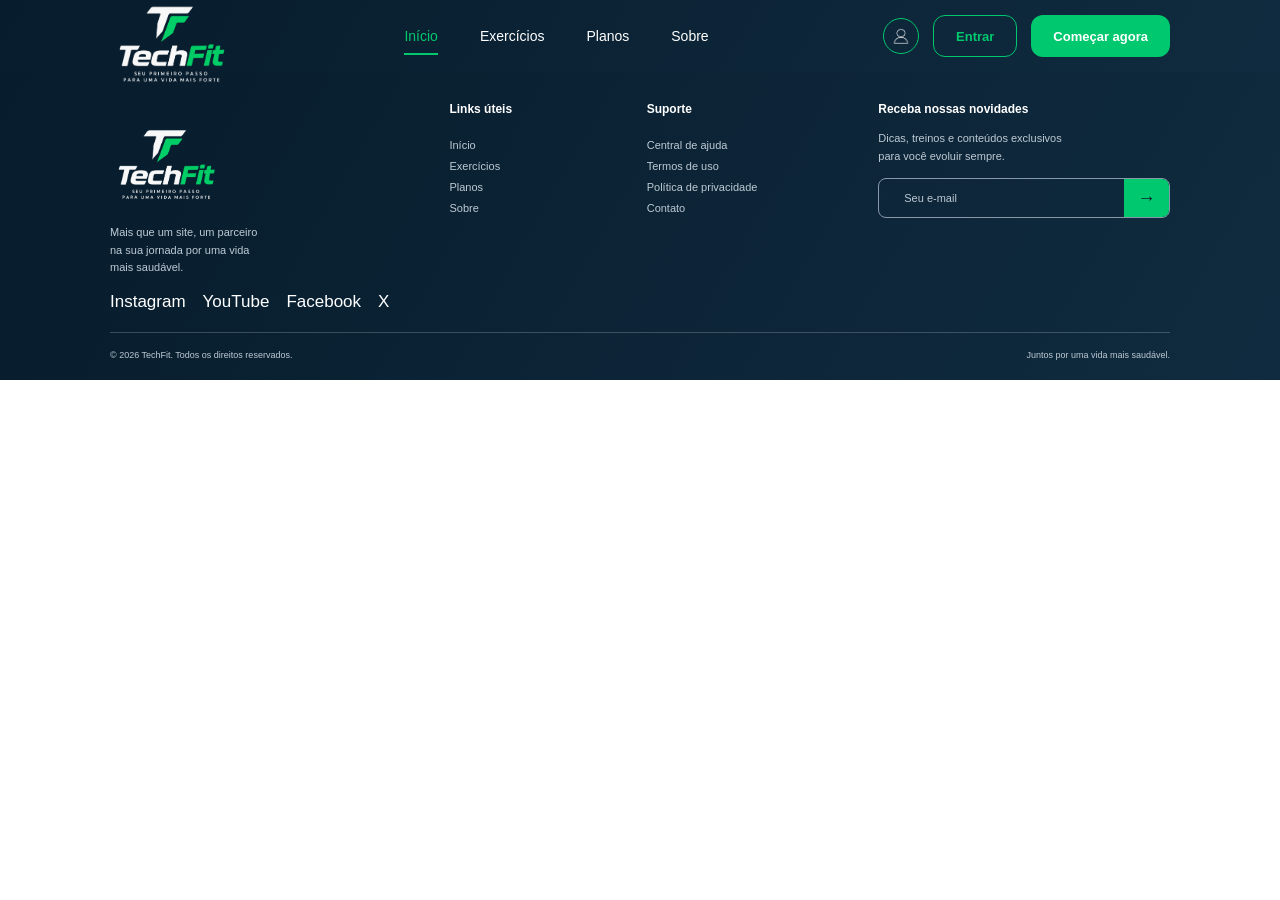
==== pages/cadastro.html @ 2796472b "Feat: adicionando tela de login" ====
<!DOCTYPE html>
<html lang="pt-BR">

<head>
    <meta charset="UTF-8">
    <meta name="viewport" content="width=device-width, initial-scale=1.0">

    <link rel="stylesheet" href="../assets/css/style.css">
    <link rel="stylesheet" href="../assets/css/layout.css">
    <link rel="stylesheet" href="../assets/css/components.css">

    <title>TechFit</title>
</head>
<body>

    <header class="header">

        <section class="container header-content">

            <a href="index.html" class="logo">
                <img src="../assets/img/logo_techfit.png" alt="Logo TechFit">
            </a>

            <nav class="menu">
                <a href="index.html" class="active">Início</a>
                <a href="pages/exercicios.html">Exercícios</a>
                <a href="pages/planos.html">Planos</a>
                <a href="pages/sobre.html">Sobre</a>
            </nav>

            <section class="header-actions">

                <a href="pages/perfil.html" class="user-button">
                    <img src="../assets/img/icon_user.png" alt="Usuário">
                </a>

                <a href="pages/login.html" class="btn btn-outline">
                    Entrar
                </a>

                <a href="pages/cadastro.html" class="btn btn-primary">
                    Começar agora
                </a>

            </section>

        </section>

    </header>

    <footer class="footer">

        <section class="container footer-grid">

            <section class="footer-brand">

                <img
                    src="../assets/img/logo_techfit.png"
                    alt="Logo TechFit"
                    class="footer-logo">

                <p>
                    Mais que um site, um parceiro<br>
                    na sua jornada por uma vida<br>
                    mais saudável.
                </p>

                <section class="social-links">

                    <a href="#">Instagram</a>
                    <a href="#">YouTube</a>
                    <a href="#">Facebook</a>
                    <a href="#">X</a>

                </section>

            </section>


            <section class="footer-links">

                <h3>Links úteis</h3>

                <a href="index.html">Início</a>
                <a href="exercicios.html">Exercícios</a>
                <a href="planos.html">Planos</a>
                <a href="sobre.html">Sobre</a>

            </section>


            <section class="footer-links">

                <h3>Suporte</h3>

                <a href="#">Central de ajuda</a>
                <a href="#">Termos de uso</a>
                <a href="#">Política de privacidade</a>
                <a href="#">Contato</a>

            </section>


            <section class="newsletter">

                <h3>Receba nossas novidades</h3>

                <p>
                    Dicas, treinos e conteúdos exclusivos<br>
                    para você evoluir sempre.
                </p>

                <form class="newsletter-form">

                    <section>✉</section>

                    <input
                        type="email"
                        placeholder="Seu e-mail">

                    <button type="submit">
                        →
                    </button>

                </form>

            </section>

        </section>


        <section class="container footer-bottom">

            <p>
                © 2026 TechFit. Todos os direitos reservados.
            </p>

            <p>
                Juntos por uma vida mais saudável. 
            </p>

        </section>

    </footer>



</body>
</html>
---- assets/css/style.css ----
:root {
    --green: #00c86f;
    --green-dark: #00ad5f;
    --green-light: #e5faf1;

    --navy: #071c2c;
    --navy-light: #123044;

    --text: #10283c;
    --text-light: #668097;

    --white: #ffffff;
    --background: #f5f9fc;

    --yellow: #ffc400;

    --border: #dce6ee;

    --container: 1060px;
}

* {
    margin: 0;
    padding: 0;
    box-sizing: border-box;
}

html {
    scroll-behavior: smooth;
}

body {
    font-family: Arial, Helvetica, sans-serif;
    color: var(--text);
    background: var(--white);
}

img {
    display: block;
    max-width: 100%;
}

a {
    color: inherit;
    text-decoration: none;
}

button,
input {
    font: inherit;
}

button {
    border: none;
    cursor: pointer;
}

h1,
h2,
h3 {
    color: var(--navy);
}

p {
    color: var(--text-light);
    line-height: 1.6;
}
---- assets/css/layout.css ----
.container {
    width: min(90%, var(--container));
    margin: 0 auto;
}


/* Header */

.header {
    width: 100%;
    height: 72px;

    background: linear-gradient(
        120deg,
        #071c2c,
        #102b3f
    );
}

.header-content {
    height: 100%;

    display: flex;
    align-items: center;
    justify-content: space-between;
}

.logo {
    width: 120px;
}

.menu {
    display: flex;
    align-items: center;
    gap: 42px;
}

.header-actions {
    display: flex;
    align-items: center;
    gap: 14px;
}


/* Hero */

.hero {
    width: 100%;
    height: 340px;
    overflow: hidden;
}

.hero-content {
    height: 340px;
    position: relative;
}

.hero-image {
    width: 100%;
    height: 100%;

    position: absolute;
    inset: 0;

    z-index: 1;
}

.hero-image img {
    width: 100%;
    height: 100%;

    object-fit: cover;
    object-position: center;

    display: block;
}

.hero-content::after {
    content: "";

    position: absolute;
    top: 0;
    left: 0;

    width: 65%;
    height: 100%;

    z-index: 2;

    background: linear-gradient(
        90deg,
        #f5f9fc 0%,
        #f5f9fc 55%,
        rgba(245, 249, 252, 0) 100%
    );

    pointer-events: none;
}

.hero-text {
    width: 50%;
    height: 100%;

    position: relative;
    z-index: 3;

    display: flex;
    flex-direction: column;
    justify-content: center;
}

/* Botões */
.hero-buttons {
    display: flex;
    align-items: center;

    gap: 14px;
    margin-top: 20px;
}


/* Benefits */

.benefits {
    background: var(--white);
}

.benefits-grid {
    min-height: 130px;

    display: grid;
    grid-template-columns: repeat(3, 1fr);
    align-items: center;
}

.benefit {
    display: flex;
    align-items: center;
    justify-content: center;

    gap: 20px;

    min-height: 70px;
}

.benefit:not(:last-child) {
    border-right: 1px solid var(--border);
}


/* Como funciona */

.how-it-works {
    padding: 42px 0 30px;

    background:
        linear-gradient(
            180deg,
            #f2f8fc 0%,
            #ffffff 100%
        );
}

.how-content {
    display: grid;

    grid-template-columns:
        minmax(250px, 1fr)
        minmax(600px, 2fr);

    gap: 50px;

    align-items: start;
}

.steps {
    display: flex;
    align-items: flex-start;
    justify-content: space-between;

    gap: 25px;
}

.step {
    flex: 1;
}

.step-top {
    display: flex;
    align-items: center;

    gap: 20px;

    margin-bottom: 10px;
}

.step-top img {
    width: 35px;
    height: 35px;

    object-fit: contain;
}

.step-top img.icon-video {
    width: 50px;
    height: 50px;
}

.step-arrow {
    margin-top: 25px;
}


/* CTA */

.cta-section {
    padding: 20px 0 30px;

    background: var(--white);
}

.cta-banner {
    height: 170px;

    position: relative;

    overflow: hidden;

    border-radius: 10px;
}

.cta-background {
    position: absolute;

    width: 100%;
    height: 100%;

    object-fit: cover;
}

.cta-content {
    position: relative;
    z-index: 2;

    width: 40%;
    height: 100%;

    margin-left: auto;
    padding-right: 30px;

    display: flex;
    flex-direction: column;
    justify-content: center;
    align-items: flex-start;
}


/* Footer */

.footer {
    background:
        linear-gradient(
            120deg,
            #071c2c,
            #102b3f
        );

    padding: 30px 0 18px;
}

.footer-grid {
    display: grid;

    grid-template-columns:
        1.5fr
        0.8fr
        1fr
        1.7fr;

    gap: 60px;
}

.footer-bottom {
    display: flex;
    align-items: center;
    justify-content: space-between;

    margin-top: 20px;
    padding-top: 15px;

    border-top: 1px solid rgba(255, 255, 255, 0.2);
}


/* Responsividade */

@media (max-width: 900px) {

    .menu {
        display: none;
    }

    .hero-content {
        grid-template-columns: 1fr;
    }

    .hero-text {
        padding: 50px 0;
    }

    .hero-image {
        height: 300px;
    }

    .benefits-grid {
        grid-template-columns: 1fr;
    }

    .benefit {
        padding: 25px 0;
    }

    .benefit:not(:last-child) {
        border-right: none;
        border-bottom: 1px solid var(--border);
    }

    .how-content {
        grid-template-columns: 1fr;
    }

    .steps {
        flex-direction: column;
    }

    .step-arrow {
        display: none;
    }

    .footer-grid {
        grid-template-columns: repeat(2, 1fr);
    }
}


@media (max-width: 600px) {

    .header {
        height: 65px;
    }

    .header-actions .btn-outline {
        display: none;
    }

    .hero-content {
        width: 100%;
    }

    .hero-text {
        width: 90%;
        margin: auto;
    }

    .hero-buttons {
        flex-direction: column;
        align-items: stretch;
    }

    .hero-image {
        height: 240px;
    }

    .cta-content {
        padding: 30px;
    }

    .footer-grid {
        grid-template-columns: 1fr;
    }

    .footer-bottom {
        flex-direction: column;
        align-items: flex-start;

        gap: 10px;
    }
}

.login-page {
    width: 100%;
    min-height: 100vh;

    position: relative;

    overflow: hidden;

    background:
        linear-gradient(
            115deg,
            #ffffff 0%,
            #f7fafc 40%,
            #edf4f8 100%
        );
}


/* Página de login */

.login-page {
    width: 100%;
    min-height: 100vh;

    overflow: hidden;

    background: linear-gradient(
        115deg,
        #ffffff 0%,
        #f7fafc 45%,
        #edf4f8 100%
    );
}


/* Logo */

.login-header {
    width: 100%;
    height: 65px;

    display: flex;
    align-items: center;

    padding: 0 30px;
}

.login-logo {
    width: 120px;
}

.login-logo img {
    width: 100%;
}


/* Estrutura principal */

.login-container {
    width: 100%;
    height: calc(100vh - 65px);

    display: grid;
    grid-template-columns: 48% 52%;
}


/* Lado esquerdo */

.login-banner {
    position: relative;

    height: 100%;

    overflow: hidden;
}


/* Título */

.banner-title {
    position: absolute;

    z-index: 5;

    top: 0;
    left: 17%;

    width: 370px;
}


/* Mulher */

.login-model {
    position: absolute;

    z-index: 4;

    left: 13%;
    bottom: 0;

    height: 83%;
    max-width: none;

    object-fit: contain;
}


/* Barras */

.decoration {
    position: absolute;

    z-index: 2;

    height: 55px;

    border-radius: 10px;

    transform: rotate(-43deg);
}

.green-one {
    width: 220px;

    left: -70px;
    top: 150px;

    background: #00c86f;
}

.blue-one {
    width: 280px;

    left: 180px;
    top: 275px;

    background: #04b8d8;
}

.green-two {
    width: 250px;

    left: -50px;
    bottom: 45px;

    background: #00c86f;
}


/* Frase */

.banner-message {
    position: absolute;

    z-index: 5;

    right: 25px;
    bottom: 105px;

    width: 170px;
}


/* Área do formulário */

.login-form-container {
    height: 100%;

    display: flex;
    justify-content: flex-start;
    align-items: flex-start;

    padding: 20px 30px 0;
}

.login-form {
    width: 100%;
    max-width: 570px;
}


/* Responsividade */

@media (max-width: 900px) {

    .login-container {
        height: auto;

        grid-template-columns: 1fr;
    }

    .login-banner {
        display: none;
    }

    .login-form-container {
        min-height: calc(100vh - 65px);

        justify-content: center;

        padding: 40px 20px;
    }

    .login-form {
        max-width: 520px;
    }
}


@media (max-width: 500px) {

    .login-header {
        padding: 0 20px;
    }

    .login-logo {
        width: 105px;
    }

    .login-form-container {
        padding: 25px 15px;
    }
}
---- assets/css/components.css ----
/* Menu */

.menu a {
    position: relative;
    padding: 26px 0;

    font-size: 14px;
    color: var(--white);

    transition: 0.2s;
}

.menu a:hover,
.menu a.active {
    color: var(--green);
}

.menu a.active::after {
    content: "";

    position: absolute;

    left: 0;
    right: 0;
    bottom: 15px;

    height: 2px;

    background: var(--green);
}


/* Botões */

.btn {
    min-height: 42px;

    padding: 0 22px;

    display: inline-flex;
    align-items: center;
    justify-content: center;

    gap: 12px;

    border-radius: 12px;

    font-size: 13px;
    font-weight: 700;

    transition:
        transform 0.2s,
        background 0.2s;
}

.btn:hover {
    transform: translateY(-2px);
}

.btn-primary {
    color: var(--white);
    background: var(--green);
}

.btn-primary:hover {
    background: var(--green-dark);
}

.btn-outline {
    color: var(--green);
    border: 1px solid var(--green);
    background: transparent;
}

.btn-secondary {
    color: var(--navy);
    border: 1px solid #b9cbd9;
    background: var(--white);
}

.btn-yellow {
    color: var(--navy);
    background: var(--yellow);
}


/* Usuário */

.user-button {
    width: 36px;
    height: 36px;

    display: flex;
    align-items: center;
    justify-content: center;

    border: 1px solid var(--green);
    border-radius: 50%;
}

.user-button img {
    width: 18px;
}


/* Hero */

.hero-label {
    display: block;

    margin-bottom: 15px;

    color: var(--green);

    font-size: 13px;
    line-height: 1.4;
    font-weight: 700;
}

.hero-text {
    background: linear-gradient(
        90deg,
        rgba(245, 249, 252, 1) 0%,
        rgba(245, 249, 252, 0.95) 60%,
        rgba(245, 249, 252, 0) 100%
    );
}

.hero h1 {
    margin-bottom: 12px;

    font-size: clamp(34px, 3vw, 46px);
    line-height: 1.05;

    letter-spacing: -1.5px;
}

.hero h1 span {
    color: var(--green);
}

.hero-text > p {
    max-width: 440px;

    font-size: 15px;
}


/* Benefícios */

.benefit-icon {
    width: 58px;
    height: 58px;

    flex-shrink: 0;

    display: flex;
    align-items: center;
    justify-content: center;

    border-radius: 50%;

    background: var(--green-light);
}

.benefit-icon img {
    width: 31px;
    height: 31px;

    object-fit: contain;
}

.benefit h3 {
    margin-bottom: 8px;

    font-size: 15px;
}

.benefit p {
    font-size: 13px;
}


/* Como funciona */

.how-title h2 {
    margin-bottom: 8px;

    font-size: 28px;
}

.how-title p {
    font-size: 13px;
}

.step-number {
    width: 42px;
    height: 42px;

    display: flex;
    align-items: center;
    justify-content: center;

    flex-shrink: 0;

    border-radius: 50%;

    color: var(--white);
    background: var(--green);

    font-size: 18px;
    font-weight: bold;
}

.step h3 {
    margin-bottom: 5px;

    font-size: 13px;
}

.step p {
    font-size: 12px;
}

.step-arrow {
    color: #8da6bb;

    font-size: 26px;
}



/* Banner CTA */

.cta-banner::after {
    content: "";

    position: absolute;
    inset: 0;

    background:
        linear-gradient(
            270deg,
            rgba(0, 49, 67, 0.95) 0%,
            rgba(0, 49, 67, 0.85) 40%,
            rgba(0, 49, 67, 0) 75%
        );
}

.cta-content h2 {
    margin-bottom: 8px;

    color: var(--white);

    font-size: 25px;
    line-height: 1.05;
}

.cta-content h2 span {
    color: var(--green);
}

.cta-content p {
    margin-bottom: 12px;

    color: #d4e1e8;

    font-size: 12px;
}

.cta-content .btn {
    width: fit-content;
    min-height: 34px;

    padding: 0 25px;

    font-size: 11px;
}


/* Footer */

.footer-logo {
    width: 110px;

    margin-bottom: 12px;
}

.footer p {
    color: #bdcad4;

    font-size: 11px;
}

.footer h3 {
    margin-bottom: 14px;

    color: var(--white);

    font-size: 12px;
}

.footer-links {
    display: flex;
    flex-direction: column;

    gap: 9px;
}

.footer-links a {
    color: #bdcad4;

    font-size: 11px;

    transition: 0.2s;
}

.footer-links a:hover {
    color: var(--green);
}

.social-links {
    display: flex;

    gap: 17px;

    margin-top: 15px;
}

.social-links a {
    color: var(--white);

    font-size: 17px;
}


/* Newsletter */

.newsletter > p {
    margin-bottom: 13px;
}

.newsletter-form {
    height: 40px;

    display: flex;
    align-items: center;

    border: 1px solid #8799a8;
    border-radius: 8px;

    overflow: hidden;
}

.newsletter-form > span {
    margin-left: 14px;

    color: #bdcad4;
}

.newsletter-form input {
    min-width: 0;
    flex: 1;

    padding: 0 12px;

    color: var(--white);
    background: transparent;

    border: none;
    outline: none;

    font-size: 11px;
}

.newsletter-form input::placeholder {
    color: #bdcad4;
}

.newsletter-form button {
    width: 45px;
    height: 100%;

    background: var(--green);

    color: var(--navy);

    font-size: 18px;
}


/* Rodapé inferior */

.footer-bottom p {
    font-size: 9px;
}

/* Título */

.banner-title h1 {
    margin-bottom: 10px;

    color: var(--navy);

    font-size: 25px;
}

.banner-title p {
    color: var(--text-light);

    font-size: 13px;
}


/* Frase do banner */

.banner-message p {
    color: var(--text-light);

    font-size: 17px;
    line-height: 1.15;
}

.banner-message strong {
    color: var(--green);

    font-weight: 700;
}


/* Formulário */

.login-form {
    padding: 28px 35px 35px;

    background: rgba(255, 255, 255, 0.9);

    border-radius: 8px;

    box-shadow: 0 4px 25px rgba(0, 0, 0, 0.025);
}

.login-form h2 {
    margin-bottom: 24px;

    color: var(--navy);

    font-size: 24px;
}


/* Campos */

.input-group {
    width: 100%;
    height: 48px;

    position: relative;

    display: flex;
    align-items: center;

    margin-bottom: 17px;

    border: 1px solid #c9d9e5;
    border-radius: 9px;

    background: var(--white);
}

.input-icon {
    width: 45px;

    display: flex;
    align-items: center;
    justify-content: center;

    color: #55768f;

    font-size: 18px;
}

.input-group input {
    height: 100%;

    flex: 1;

    border: none;
    outline: none;

    color: var(--text);

    background: transparent;

    font-size: 13px;
}

.input-group input::placeholder {
    color: var(--text-light);
}


/* Mostrar senha */

.show-password {
    width: 45px;
    height: 100%;

    color: var(--text-light);

    background: transparent;
}


/* Lembrar senha */

.login-options {
    display: flex;
    align-items: center;
    justify-content: space-between;

    margin: 5px 0 20px;
}

.remember {
    display: flex;
    align-items: center;

    gap: 8px;

    color: #526b7e;

    font-size: 12px;
}

.remember input {
    width: 18px;
    height: 18px;

    accent-color: var(--green);
}

.login-options > a {
    color: #00bfc4;

    font-size: 12px;
    font-weight: 600;
}


/* Botão entrar */

.btn-login {
    width: 100%;
    height: 45px;

    border-radius: 9px;

    color: var(--white);
    background: var(--green);

    font-size: 13px;
    font-weight: 700;

    transition: 0.2s;
}

.btn-login:hover {
    background: var(--green-dark);
}


/* Separador */

.separator {
    display: flex;
    align-items: center;

    gap: 15px;

    margin: 20px 0;
}

.separator span {
    height: 1px;

    flex: 1;

    background: var(--border);
}

.separator p {
    color: #8297a8;

    font-size: 11px;
}


/* Google */

.btn-google {
    width: 100%;
    height: 45px;

    display: flex;
    align-items: center;
    justify-content: center;

    gap: 14px;

    border: 1px solid #c9d9e5;
    border-radius: 9px;

    color: #304b61;
    background: var(--white);

    font-size: 13px;
    font-weight: 600;
}

.google-icon {
    color: #4285f4;

    font-size: 18px;
    font-weight: bold;
}


/* Cadastro */

.register {
    margin-top: 20px;

    text-align: center;

    color: var(--text-light);

    font-size: 12px;
}

.register a {
    color: #00bfc4;

    font-weight: 600;

    text-decoration: underline;
}


/* Responsividade */

@media (max-width: 500px) {

    .login-form {
        padding: 25px 20px;
    }

    .login-options {
        gap: 15px;
    }
}
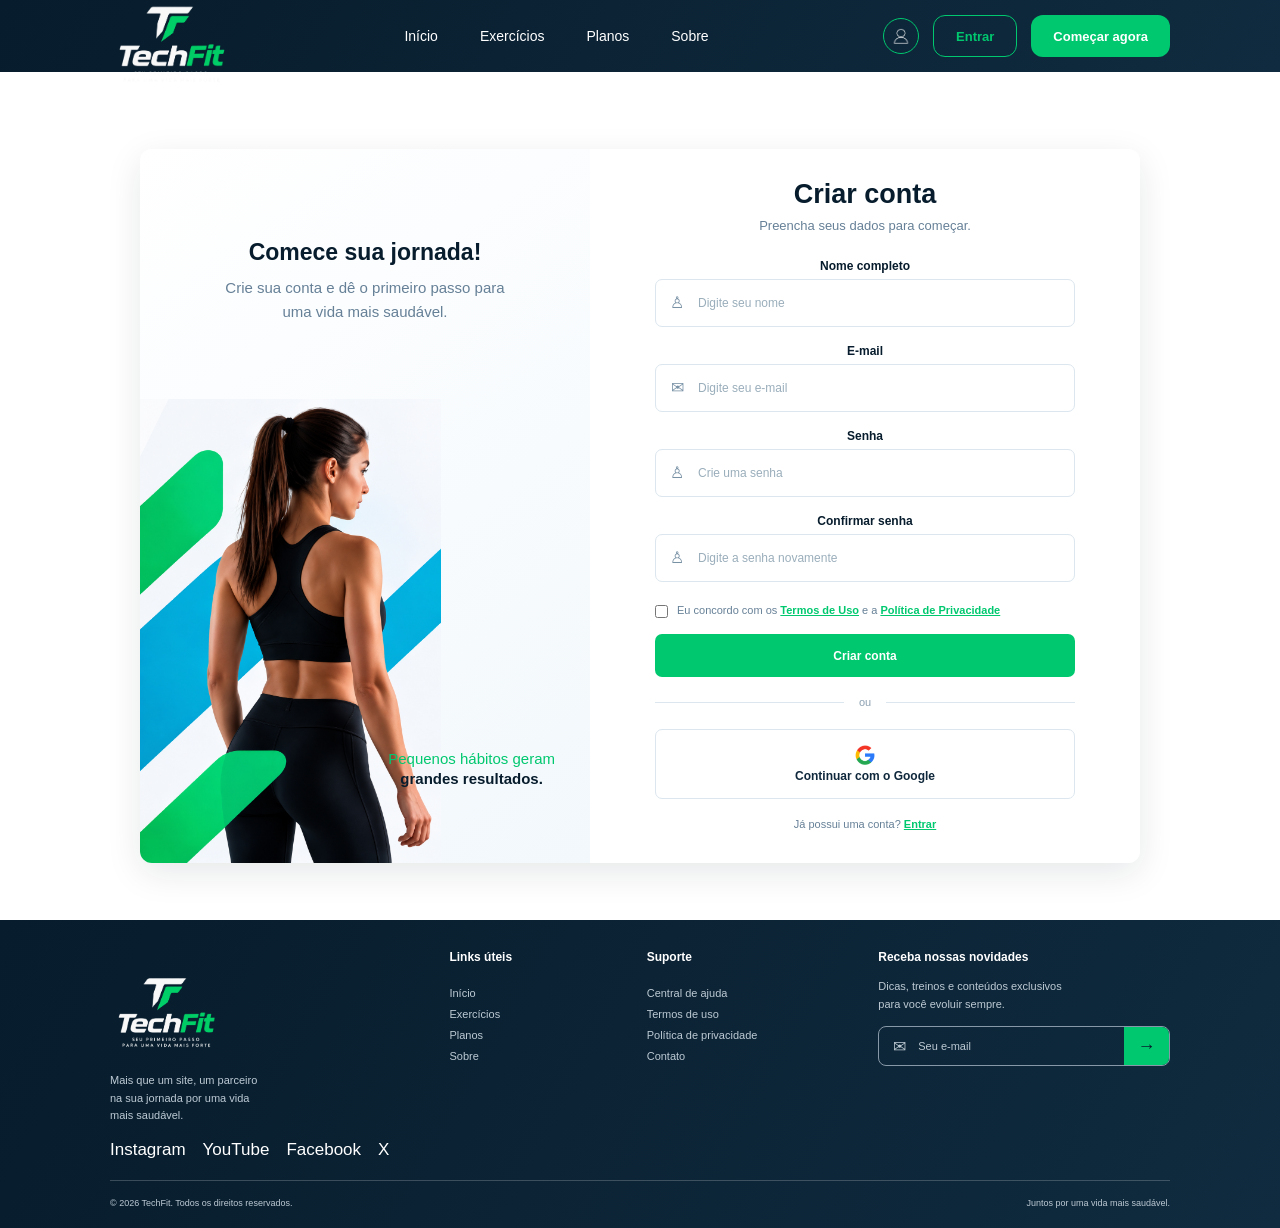
==== commit 4e82b61d: "feat: cadastro page" ====
--- a/pages/cadastro.html
+++ b/pages/cadastro.html
@@ -9,36 +9,39 @@
     <link rel="stylesheet" href="../assets/css/layout.css">
     <link rel="stylesheet" href="../assets/css/components.css">
 
-    <title>TechFit</title>
+    <title>Cadastro - TechFit</title>
 </head>
+
 <body>
 
+    <!-- Header -->
+
     <header class="header">
 
         <section class="container header-content">
 
-            <a href="index.html" class="logo">
+            <a href="../index.html" class="logo">
                 <img src="../assets/img/logo_techfit.png" alt="Logo TechFit">
             </a>
 
             <nav class="menu">
-                <a href="index.html" class="active">Início</a>
-                <a href="pages/exercicios.html">Exercícios</a>
-                <a href="pages/planos.html">Planos</a>
-                <a href="pages/sobre.html">Sobre</a>
+                <a href="../index.html">Início</a>
+                <a href="exercicios.html">Exercícios</a>
+                <a href="planos.html">Planos</a>
+                <a href="sobre.html">Sobre</a>
             </nav>
 
             <section class="header-actions">
 
-                <a href="pages/perfil.html" class="user-button">
+                <a href="login.html" class="user-button">
                     <img src="../assets/img/icon_user.png" alt="Usuário">
                 </a>
 
-                <a href="pages/login.html" class="btn btn-outline">
+                <a href="login.html" class="btn btn-outline">
                     Entrar
                 </a>
 
-                <a href="pages/cadastro.html" class="btn btn-primary">
+                <a href="cadastro.html" class="btn btn-primary">
                     Começar agora
                 </a>
 
@@ -47,6 +50,207 @@
         </section>
 
     </header>
+
+
+    <!-- Cadastro -->
+
+    <main class="register">
+
+        <section class="register-container">
+
+            <!-- Lado esquerdo -->
+
+            <section class="register-intro">
+    
+                <section class="register-intro-text">
+
+                    <h2>Comece sua jornada!</h2>
+
+                    <p>
+                        Crie sua conta e dê o primeiro passo para uma vida
+                        mais saudável.
+                    </p>
+
+                </section>
+
+                <section class="register-image">
+
+                    <img
+                        src="../assets/img/login-model.png"
+                        alt="Pessoa praticando exercícios">
+
+                </section>
+
+                <p class="register-message">
+                    Pequenos hábitos geram<br>
+                    <strong>grandes resultados.</strong>
+                </p>
+
+            </section>
+
+
+            <!-- Lado direito -->
+
+            <section class="register-form-area">
+
+                <section class="register-form">
+
+                    <section class="register-title">
+
+                        <h1>Criar conta</h1>
+
+                        <p>
+                            Preencha seus dados para começar.
+                        </p>
+
+                    </section>
+
+
+                    <form>
+
+                        <label for="nome">
+                            Nome completo
+                        </label>
+
+                        <section class="input-group">
+
+                            <section>♙</section>
+
+                            <input
+                                type="text"
+                                id="nome"
+                                name="nome"
+                                placeholder="Digite seu nome"
+                                required>
+
+                        </section>
+
+
+                        <label for="email">
+                            E-mail
+                        </label>
+
+                        <section class="input-group">
+
+                            <section>✉</section>
+
+                            <input
+                                type="email"
+                                id="email"
+                                name="email"
+                                placeholder="Digite seu e-mail"
+                                required>
+
+                        </section>
+
+
+                        <label for="senha">
+                            Senha
+                        </label>
+
+                        <section class="input-group">
+
+                            <section>♙</section>
+
+                            <input
+                                type="password"
+                                id="senha"
+                                name="senha"
+                                placeholder="Crie uma senha"
+                                required>
+
+                        </section>
+
+
+                        <label for="confirmar-senha">
+                            Confirmar senha
+                        </label>
+
+                        <section class="input-group">
+
+                            <section>♙</section>
+
+                            <input
+                                type="password"
+                                id="confirmar-senha"
+                                name="confirmar-senha"
+                                placeholder="Digite a senha novamente"
+                                required>
+
+                        </section>
+
+
+                        <section class="register-terms">
+
+                            <input
+                                type="checkbox"
+                                id="termos"
+                                required>
+
+                            <label for="termos">
+                                Eu concordo com os
+                                <a href="#">Termos de Uso</a>
+                                e a
+                                <a href="#">Política de Privacidade</a>
+                            </label>
+
+                        </section>
+
+
+                        <button
+                            type="submit"
+                            class="register-button">
+
+                            Criar conta
+
+                        </button>
+
+                    </form>
+
+
+                    <section class="register-divider">
+
+                        <section></section>
+
+                        <p>ou</p>
+
+                        <section></section>
+
+                    </section>
+
+
+                    <button class="google-button" type="button">
+
+                        <img
+                            src="../assets/img/google_icon.png"
+                            alt="Google"
+                            class="google-icon">
+
+                        <p>Continuar com o Google</p>
+
+                    </button>
+
+
+                    <p class="login-link">
+
+                        Já possui uma conta?
+
+                        <a href="login.html">
+                            Entrar
+                        </a>
+
+                    </p>
+
+                </section>
+
+            </section>
+
+        </section>
+
+    </main>
+
+
+    <!-- Footer -->
 
     <footer class="footer">
 
@@ -81,7 +285,7 @@
 
                 <h3>Links úteis</h3>
 
-                <a href="index.html">Início</a>
+                <a href="../index.html">Início</a>
                 <a href="exercicios.html">Exercícios</a>
                 <a href="planos.html">Planos</a>
                 <a href="sobre.html">Sobre</a>
@@ -136,14 +340,13 @@
             </p>
 
             <p>
-                Juntos por uma vida mais saudável. 
+                Juntos por uma vida mais saudável.
             </p>
 
         </section>
 
     </footer>
 
-
-
 </body>
+
 </html>
--- a/assets/css/layout.css
+++ b/assets/css/layout.css
@@ -291,6 +291,114 @@
     border-top: 1px solid rgba(255, 255, 255, 0.2);
 }
 
+/* Página de exercícios */
+
+.exercise-hero {
+    width: 100%;
+    height: 330px;
+    overflow: hidden;
+}
+
+.exercise-hero-content {
+    height: 100%;
+
+    position: relative;
+
+    display: flex;
+    align-items: center;
+}
+
+.exercise-hero-text {
+    position: relative;
+    z-index: 2;
+
+    width: 55%;
+}
+
+.exercise-hero-image {
+    position: absolute;
+
+    top: 0;
+    right: 0;
+
+    width: 58%;
+    height: 100%;
+}
+
+.exercise-hero-image img {
+    width: 100%;
+    height: 100%;
+
+    object-fit: contain;
+    object-position: right center;
+}
+
+
+/* Filtros */
+
+.exercise-section {
+    padding: 28px 0 60px;
+}
+
+.exercise-filters {
+    display: flex;
+    align-items: center;
+
+    gap: 20px;
+
+    margin-bottom: 28px;
+}
+
+
+/* Lista */
+
+.exercise-list {
+    display: flex;
+    flex-direction: column;
+
+    gap: 18px;
+}
+
+.exercise-card {
+    min-height: 135px;
+
+    display: flex;
+    align-items: center;
+
+    position: relative;
+
+    padding: 12px;
+}
+
+.exercise-image {
+    width: 180px;
+    height: 110px;
+
+    flex-shrink: 0;
+
+    object-fit: cover;
+}
+
+.exercise-info {
+    margin-left: 30px;
+}
+
+.exercise-tags {
+    display: flex;
+
+    gap: 10px;
+
+    margin: 8px 0;
+}
+
+.exercise-arrow {
+    position: absolute;
+
+    right: 25px;
+    top: 50%;
+
+    transform: translateY(-50%);
+}
 
 /* Responsividade */
 
@@ -385,6 +493,45 @@
 
         gap: 10px;
     }
+
+    .exercise-hero {
+    height: 380px;
+}
+
+.exercise-hero-text {
+    width: 100%;
+}
+
+.exercise-hero-image {
+    opacity: 0.25;
+    width: 100%;
+}
+
+.exercise-filters {
+    overflow-x: auto;
+}
+
+.filter {
+    flex-shrink: 0;
+}
+
+.exercise-card {
+    min-height: 110px;
+}
+
+.exercise-image {
+    width: 110px;
+    height: 90px;
+}
+
+.exercise-info {
+    margin-left: 15px;
+}
+
+.exercise-info p {
+    display: none;
+}
+
 }
 
 .login-page {
@@ -569,6 +716,183 @@
     max-width: 570px;
 }
 
+/* Cadastro */
+
+.register {
+    min-height: calc(100vh - 72px);
+
+    display: flex;
+    align-items: center;
+    justify-content: center;
+
+    padding: 45px 20px;
+}
+
+.register-container {
+    width: 1000px;
+    max-width: 100%;
+    min-height: 570px;
+
+    display: grid;
+    grid-template-columns: 45% 55%;
+
+    overflow: hidden;
+}
+
+.register-intro {
+    position: relative;
+
+    min-height: 570px;
+
+    padding: 35px 45px;
+
+    overflow: hidden;
+}
+
+.register-intro-text {
+    position: relative;
+    z-index: 3;
+
+    width: 100%;
+
+    margin-top: 55px;
+
+    text-align: center;
+}
+
+.register-intro-text p {
+    max-width: 330px;
+
+    margin: 10px auto 0;
+
+    text-align: center;
+}
+
+.register-image {
+    position: absolute;
+
+    left: 0;
+    bottom: 0;
+
+    width: 72%;
+    height: 65%;
+
+    z-index: 2;
+}
+
+.register-image img {
+    width: 100%;
+    height: 100%;
+
+    object-fit: contain;
+    object-position: left bottom;
+}
+
+.register-message {
+    position: absolute;
+
+    right: 35px;
+    bottom: 75px;
+
+    z-index: 3;
+}
+
+.register-form-area {
+    display: flex;
+    align-items: center;
+    justify-content: center;
+
+    padding: 30px 55px;
+}
+
+.register-form {
+    width: 100%;
+    max-width: 420px;
+}
+
+.register-title {
+    margin-bottom: 22px;
+
+    text-align: center;
+}
+
+.register-form form {
+    display: flex;
+    flex-direction: column;
+}
+
+.input-group {
+    width: 100%;
+    height: 44px;
+
+    display: flex;
+    align-items: center;
+
+    margin: 6px 0 13px;
+}
+
+.input-group section {
+    width: 42px;
+
+    display: flex;
+    align-items: center;
+    justify-content: center;
+
+    flex-shrink: 0;
+}
+
+.input-group input {
+    width: 100%;
+    height: 100%;
+
+    padding-right: 15px;
+}
+
+.register-terms {
+    display: flex;
+    align-items: flex-start;
+
+    gap: 9px;
+
+    margin: 3px 0 16px;
+}
+
+.register-terms input {
+    margin-top: 3px;
+
+    flex-shrink: 0;
+}
+
+.register-button {
+    width: 100%;
+    height: 43px;
+}
+
+.register-divider {
+    display: flex;
+    align-items: center;
+
+    gap: 15px;
+
+    margin: 17px 0;
+}
+
+.register-divider section {
+    height: 1px;
+
+    flex: 1;
+}
+
+.google-button {
+    width: 100%;
+    height: 43px;
+}
+
+.login-link {
+    margin-top: 17px;
+
+    text-align: center;
+}
 
 /* Responsividade */
 
@@ -595,6 +919,24 @@
     .login-form {
         max-width: 520px;
     }
+
+    .register {
+    padding: 30px 20px;
+    }
+
+    .register-container {
+        width: 600px;
+
+        grid-template-columns: 1fr;
+    }
+
+    .register-intro {
+        display: none;
+    }
+
+    .register-form-area {
+        padding: 40px;
+    }
 }
 
 
@@ -611,4 +953,5 @@
     .login-form-container {
         padding: 25px 15px;
     }
+
 }
--- a/assets/css/components.css
+++ b/assets/css/components.css
@@ -135,7 +135,7 @@
     letter-spacing: -1.5px;
 }
 
-.hero h1 span {
+.hero h1 section {
     color: var(--green);
 }
 
@@ -256,7 +256,7 @@
     line-height: 1.05;
 }
 
-.cta-content h2 span {
+.cta-content h2 section {
     color: var(--green);
 }
 
@@ -352,7 +352,7 @@
     overflow: hidden;
 }
 
-.newsletter-form > span {
+.newsletter-form > section {
     margin-left: 14px;
 
     color: #bdcad4;
@@ -395,6 +395,49 @@
     font-size: 9px;
 }
 
+/* Página de exercícios */
+
+.exercise-hero {
+    background: var(--background);
+}
+
+.exercise-hero-text > section {
+    color: var(--green);
+
+    font-size: 13px;
+    font-weight: 700;
+}
+
+.exercise-hero-text h1 {
+    margin: 8px 0 14px;
+
+    font-size: 42px;
+    line-height: 1.05;
+}
+
+.exercise-hero-text p {
+    font-size: 14px;
+}
+
+
+/* Filtros */
+
+.filter {
+    min-width: 120px;
+    height: 42px;
+
+    padding: 0 25px;
+
+    border: 1px solid var(--border);
+    border-radius: 25px;
+
+    color: var(--text);
+    background: var(--background);
+
+    font-size: 13px;
+
+    cursor: pointer;
+}
 /* Título */
 
 .banner-title h1 {
@@ -561,10 +604,74 @@
 
     font-size: 13px;
     font-weight: 700;
-
     transition: 0.2s;
 }
 
+.filter:hover {
+    border-color: var(--green);
+    color: var(--green);
+}
+
+.filter.active {
+    color: var(--white);
+    background: var(--green);
+    border-color: var(--green);
+}
+
+
+/* Cards */
+
+.exercise-card {
+    background: var(--white);
+
+    border: 1px solid var(--border);
+    border-radius: 10px;
+}
+
+.exercise-image {
+    border-radius: 7px;
+}
+
+.exercise-info h3 {
+    font-size: 16px;
+}
+
+.exercise-info p {
+    font-size: 13px;
+}
+
+.exercise-arrow {
+    color: #7797ad;
+
+    font-size: 28px;
+}
+
+
+/* Tags */
+
+.tag {
+    padding: 4px 12px;
+
+    border-radius: 12px;
+
+    font-size: 10px;
+    font-weight: 600;
+}
+
+.tag.muscle {
+    color: #259bc4;
+    background: #e5f6fc;
+}
+
+.tag.beginner {
+    color: var(--green);
+    background: var(--green-light);
+}
+
+.tag.intermediate {
+    color: #c78b00;
+    background: #fff3cc;
+}
 .btn-login:hover {
     background: var(--green-dark);
 }
@@ -581,7 +688,7 @@
     margin: 20px 0;
 }
 
-.separator span {
+.separator section {
     height: 1px;
 
     flex: 1;
@@ -646,6 +753,269 @@
     text-decoration: underline;
 }
 
+.register-page {
+    background:
+        linear-gradient(
+            135deg,
+            #f5f9fc,
+            #eaf4f8
+        );
+}
+
+.register-container {
+    background: var(--white);
+
+    border-radius: 12px;
+
+    box-shadow:
+        0 10px 35px rgba(7, 28, 44, 0.10);
+}
+
+
+/* Lado esquerdo */
+
+.register-intro {
+    background:
+        linear-gradient(
+            145deg,
+            #ffffff,
+            #f2f8fc
+        );
+}
+
+.register-intro::after {
+    content: "";
+
+    position: absolute;
+
+    width: 250px;
+    height: 35px;
+
+    left: -40px;
+    bottom: 150px;
+
+    background: var(--green);
+
+    transform: rotate(-45deg);
+
+    opacity: 0.95;
+}
+
+.register-intro-text h2 {
+    margin-bottom: 8px;
+
+    font-size: 23px;
+}
+
+.register-intro-text p {
+    max-width: 300px;
+
+    font-size: 15px;
+}
+
+.register-message {
+    color: var(--green);
+
+    font-size: 15px;
+    line-height: 1.3;
+}
+
+.register-message strong {
+    color: var(--navy);
+}
+
+
+/* Formulário */
+
+.register-form-area {
+    background: var(--white);
+}
+
+.register-title h1 {
+    margin-bottom: 6px;
+
+    font-size: 27px;
+}
+
+.register-title p {
+    font-size: 13px;
+}
+
+.register-form form > label {
+    color: var(--navy);
+
+    font-size: 12px;
+    font-weight: 700;
+}
+
+.input-group {
+    border: 1px solid var(--border);
+    border-radius: 7px;
+
+    background: var(--white);
+
+    transition: 0.2s;
+}
+
+.input-group:focus-within {
+    border-color: var(--green);
+
+    box-shadow:
+        0 0 0 2px rgba(0, 200, 111, 0.08);
+}
+
+.input-group section {
+    color: #7891a5;
+
+    font-size: 16px;
+}
+
+.input-group input {
+    border: none;
+    outline: none;
+
+    color: var(--text);
+    background: transparent;
+
+    font-size: 12px;
+}
+
+.input-group input::placeholder {
+    color: #9aaebb;
+}
+
+/* Botão Google */
+
+/* Google */
+
+.google-button {
+    width: 100%;
+    height: 70px;
+
+    display: flex;
+    flex-direction: column;
+    align-items: center;
+    justify-content: center;
+
+    gap: 5px;
+
+    border: 1px solid var(--border);
+    border-radius: 7px;
+
+    background: var(--white);
+
+    cursor: pointer;
+}
+
+.google-button .google-icon {
+    width: 20px !important;
+    height: 20px !important;
+    max-width: 20px !important;
+
+    object-fit: contain;
+}
+
+.google-button p {
+    margin: 0;
+
+    color: var(--text);
+
+    font-size: 12px;
+    font-weight: 600;
+    line-height: 1;
+}
+
+/* Termos */
+
+.register-terms label {
+    color: var(--text-light);
+
+    font-size: 11px;
+    line-height: 1.5;
+}
+
+.register-terms a {
+    color: var(--green);
+
+    font-weight: 700;
+}
+
+
+/* Botão cadastrar */
+
+.register-button {
+    border-radius: 7px;
+
+    color: var(--white);
+    background: var(--green);
+
+    font-size: 12px;
+    font-weight: 700;
+
+    transition: 0.2s;
+}
+
+.register-button:hover {
+    background: var(--green-dark);
+}
+
+
+/* Divisor */
+
+.register-divider section {
+    background: var(--border);
+}
+
+.register-divider p {
+    color: #8ba0b0;
+
+    font-size: 11px;
+}
+
+
+/* Google */
+
+.google-button {
+    border: 1px solid var(--border);
+    border-radius: 7px;
+
+    color: var(--text);
+    background: var(--white);
+
+    font-size: 12px;
+    font-weight: 600;
+
+    cursor: pointer;
+
+    transition: 0.2s;
+}
+
+.google-button:hover {
+    background: var(--background);
+}
+
+.google-button section {
+    margin-right: 10px;
+
+    color: #4285f4;
+
+    font-weight: 700;
+}
+
+
+/* Entrar */
+
+.login-link {
+    color: var(--text-light);
+
+    font-size: 11px;
+}
+
+.login-link a {
+    color: var(--green);
+
+    font-weight: 700;
+}
 
 /* Responsividade */
 
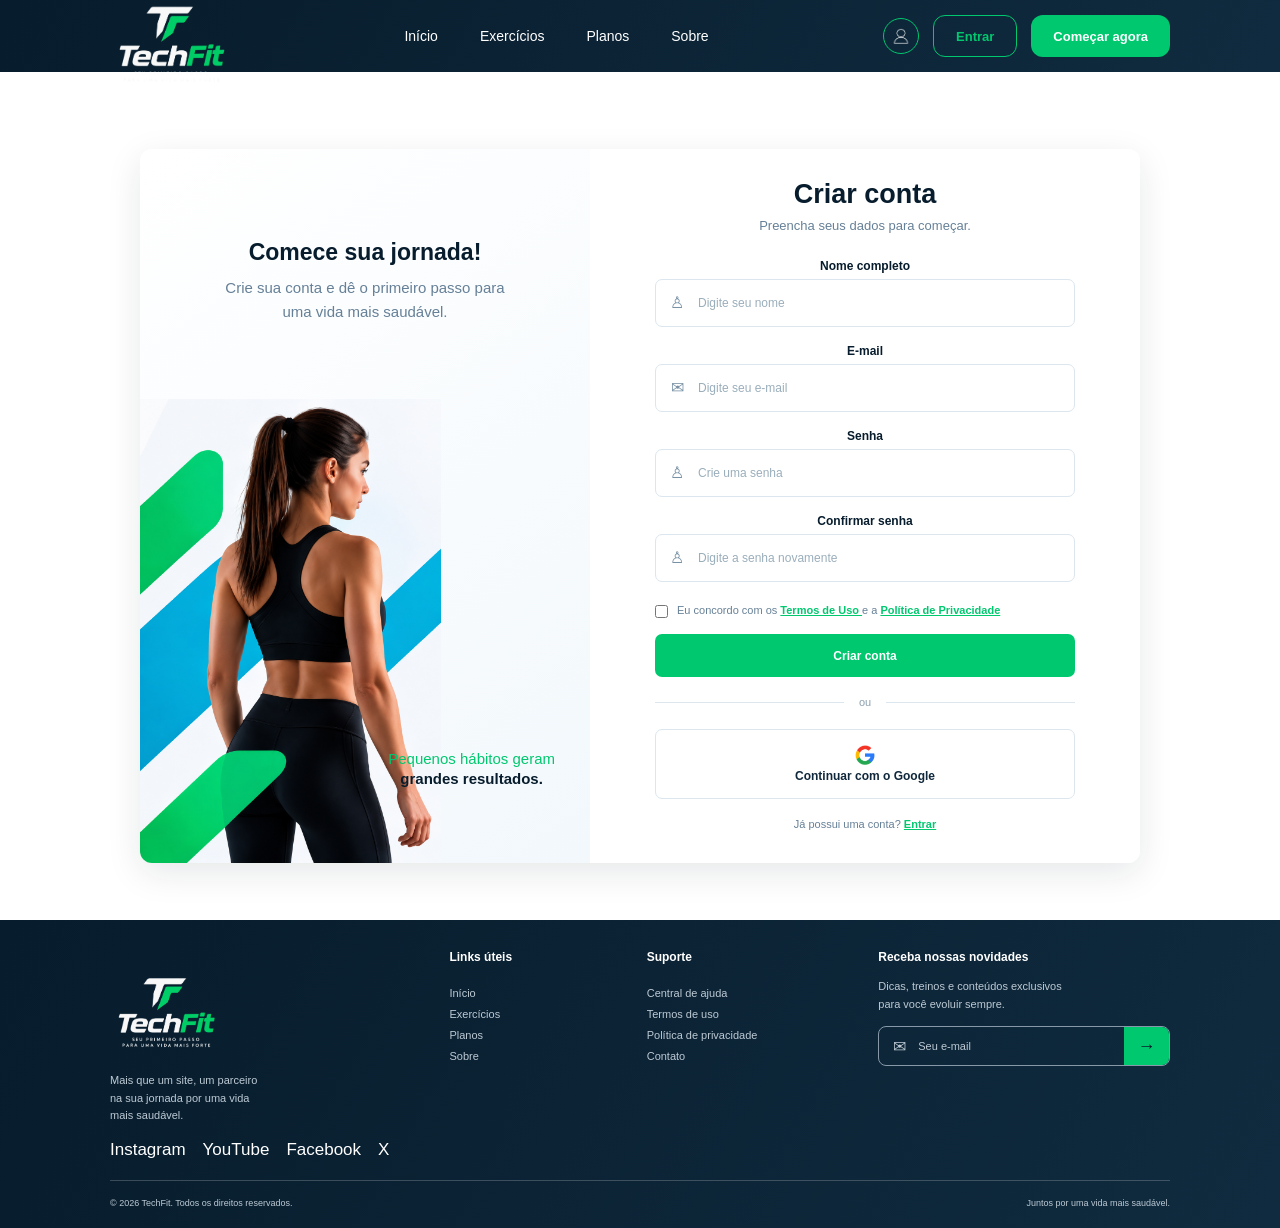
==== commit 56e52316: "fix: bugs" ====
--- a/pages/cadastro.html
+++ b/pages/cadastro.html
@@ -2,18 +2,32 @@
 <html lang="pt-BR">
 
 <head>
+
     <meta charset="UTF-8">
-    <meta name="viewport" content="width=device-width, initial-scale=1.0">
-
-    <link rel="stylesheet" href="../assets/css/style.css">
-    <link rel="stylesheet" href="../assets/css/layout.css">
-    <link rel="stylesheet" href="../assets/css/components.css">
+
+    <meta
+        name="viewport"
+        content="width=device-width, initial-scale=1.0">
+
+    <link
+        rel="stylesheet"
+        href="../assets/css/style.css">
+
+    <link
+        rel="stylesheet"
+        href="../assets/css/layout.css">
+
+    <link
+        rel="stylesheet"
+        href="../assets/css/components.css">
 
     <title>Cadastro - TechFit</title>
+
 </head>
 
 <body>
 
+
     <!-- Header -->
 
     <header class="header">
@@ -21,26 +35,51 @@
         <section class="container header-content">
 
             <a href="../index.html" class="logo">
-                <img src="../assets/img/logo_techfit.png" alt="Logo TechFit">
+
+                <img
+                    src="../assets/img/logo_techfit.png"
+                    alt="Logo TechFit">
+
             </a>
 
+
             <nav class="menu">
-                <a href="../index.html">Início</a>
-                <a href="exercicios.html">Exercícios</a>
-                <a href="planos.html">Planos</a>
-                <a href="sobre.html">Sobre</a>
+
+                <a href="../index.html">
+                    Início
+                </a>
+
+                <a href="exercicios.html">
+                    Exercícios
+                </a>
+
+                <a href="planos.html">
+                    Planos
+                </a>
+
+                <a href="sobre.html">
+                    Sobre
+                </a>
+
             </nav>
 
+
             <section class="header-actions">
 
-                <a href="login.html" class="user-button">
-                    <img src="../assets/img/icon_user.png" alt="Usuário">
-                </a>
+                <a href="perfil.html" class="user-button">
+
+                    <img
+                        src="../assets/img/icon_user.png"
+                        alt="Usuário">
+
+                </a>
+
 
                 <a href="login.html" class="btn btn-outline">
                     Entrar
                 </a>
 
+
                 <a href="cadastro.html" class="btn btn-primary">
                     Começar agora
                 </a>
@@ -58,13 +97,16 @@
 
         <section class="register-container">
 
+
             <!-- Lado esquerdo -->
 
             <section class="register-intro">
-    
+
                 <section class="register-intro-text">
 
-                    <h2>Comece sua jornada!</h2>
+                    <h2>
+                        Comece sua jornada!
+                    </h2>
 
                     <p>
                         Crie sua conta e dê o primeiro passo para uma vida
@@ -73,6 +115,7 @@
 
                 </section>
 
+
                 <section class="register-image">
 
                     <img
@@ -81,9 +124,15 @@
 
                 </section>
 
+
                 <p class="register-message">
+
                     Pequenos hábitos geram<br>
-                    <strong>grandes resultados.</strong>
+
+                    <strong>
+                        grandes resultados.
+                    </strong>
+
                 </p>
 
             </section>
@@ -95,9 +144,12 @@
 
                 <section class="register-form">
 
+
                     <section class="register-title">
 
-                        <h1>Criar conta</h1>
+                        <h1>
+                            Criar conta
+                        </h1>
 
                         <p>
                             Preencha seus dados para começar.
@@ -108,13 +160,18 @@
 
                     <form>
 
+
+                        <!-- Nome -->
+
                         <label for="nome">
                             Nome completo
                         </label>
 
                         <section class="input-group">
 
-                            <section>♙</section>
+                            <section>
+                                ♙
+                            </section>
 
                             <input
                                 type="text"
@@ -126,13 +183,17 @@
                         </section>
 
 
+                        <!-- E-mail -->
+
                         <label for="email">
                             E-mail
                         </label>
 
                         <section class="input-group">
 
-                            <section>✉</section>
+                            <section>
+                                ✉
+                            </section>
 
                             <input
                                 type="email"
@@ -144,13 +205,17 @@
                         </section>
 
 
+                        <!-- Senha -->
+
                         <label for="senha">
                             Senha
                         </label>
 
                         <section class="input-group">
 
-                            <section>♙</section>
+                            <section>
+                                ♙
+                            </section>
 
                             <input
                                 type="password"
@@ -162,13 +227,17 @@
                         </section>
 
 
+                        <!-- Confirmar senha -->
+
                         <label for="confirmar-senha">
                             Confirmar senha
                         </label>
 
                         <section class="input-group">
 
-                            <section>♙</section>
+                            <section>
+                                ♙
+                            </section>
 
                             <input
                                 type="password"
@@ -180,6 +249,8 @@
                         </section>
 
 
+                        <!-- Termos -->
+
                         <section class="register-terms">
 
                             <input
@@ -188,14 +259,25 @@
                                 required>
 
                             <label for="termos">
+
                                 Eu concordo com os
-                                <a href="#">Termos de Uso</a>
+
+                                <a href="#">
+                                    Termos de Uso
+                                </a>
+
                                 e a
-                                <a href="#">Política de Privacidade</a>
+
+                                <a href="#">
+                                    Política de Privacidade
+                                </a>
+
                             </label>
 
                         </section>
 
+
+                        <!-- Botão cadastro -->
 
                         <button
                             type="submit"
@@ -208,28 +290,40 @@
                     </form>
 
 
+                    <!-- Separador -->
+
                     <section class="register-divider">
 
                         <section></section>
 
-                        <p>ou</p>
+                        <p>
+                            ou
+                        </p>
 
                         <section></section>
 
                     </section>
 
 
-                    <button class="google-button" type="button">
+                    <!-- Google -->
+
+                    <button
+                        class="google-button"
+                        type="button">
 
                         <img
                             src="../assets/img/google_icon.png"
                             alt="Google"
                             class="google-icon">
 
-                        <p>Continuar com o Google</p>
+                        <p>
+                            Continuar com o Google
+                        </p>
 
                     </button>
 
+
+                    <!-- Login -->
 
                     <p class="login-link">
 
@@ -255,6 +349,9 @@
     <footer class="footer">
 
         <section class="container footer-grid">
+
+
+            <!-- Logo e descrição -->
 
             <section class="footer-brand">
 
@@ -269,54 +366,103 @@
                     mais saudável.
                 </p>
 
+
                 <section class="social-links">
 
-                    <a href="#">Instagram</a>
-                    <a href="#">YouTube</a>
-                    <a href="#">Facebook</a>
-                    <a href="#">X</a>
+                    <a href="#">
+                        Instagram
+                    </a>
+
+                    <a href="#">
+                        YouTube
+                    </a>
+
+                    <a href="#">
+                        Facebook
+                    </a>
+
+                    <a href="#">
+                        X
+                    </a>
 
                 </section>
 
             </section>
 
 
+            <!-- Links -->
+
             <section class="footer-links">
 
-                <h3>Links úteis</h3>
-
-                <a href="../index.html">Início</a>
-                <a href="exercicios.html">Exercícios</a>
-                <a href="planos.html">Planos</a>
-                <a href="sobre.html">Sobre</a>
-
-            </section>
-
+                <h3>
+                    Links úteis
+                </h3>
+
+                <a href="../index.html">
+                    Início
+                </a>
+
+                <a href="exercicios.html">
+                    Exercícios
+                </a>
+
+                <a href="planos.html">
+                    Planos
+                </a>
+
+                <a href="sobre.html">
+                    Sobre
+                </a>
+
+            </section>
+
+
+            <!-- Suporte -->
 
             <section class="footer-links">
 
-                <h3>Suporte</h3>
-
-                <a href="#">Central de ajuda</a>
-                <a href="#">Termos de uso</a>
-                <a href="#">Política de privacidade</a>
-                <a href="#">Contato</a>
-
-            </section>
-
+                <h3>
+                    Suporte
+                </h3>
+
+                <a href="#">
+                    Central de ajuda
+                </a>
+
+                <a href="#">
+                    Termos de uso
+                </a>
+
+                <a href="#">
+                    Política de privacidade
+                </a>
+
+                <a href="#">
+                    Contato
+                </a>
+
+            </section>
+
+
+            <!-- Newsletter -->
 
             <section class="newsletter">
 
-                <h3>Receba nossas novidades</h3>
+                <h3>
+                    Receba nossas novidades
+                </h3>
 
                 <p>
                     Dicas, treinos e conteúdos exclusivos<br>
                     para você evoluir sempre.
                 </p>
 
+
                 <form class="newsletter-form">
 
-                    <section>✉</section>
+                    <section>
+                        ✉
+                    </section>
 
                     <input
                         type="email"
@@ -333,6 +479,8 @@
         </section>
 
 
+        <!-- Footer inferior -->
+
         <section class="container footer-bottom">
 
             <p>
@@ -347,6 +495,7 @@
 
     </footer>
 
+
 </body>
 
 </html>
--- a/assets/css/layout.css
+++ b/assets/css/layout.css
@@ -48,6 +48,8 @@
     width: 100%;
     height: 340px;
     overflow: hidden;
+
+    margin-top: 25px;
 }
 
 .hero-content {
@@ -494,43 +496,43 @@
         gap: 10px;
     }
 
-    .exercise-hero {
-    height: 380px;
-}
-
-.exercise-hero-text {
-    width: 100%;
-}
-
-.exercise-hero-image {
-    opacity: 0.25;
-    width: 100%;
-}
-
-.exercise-filters {
-    overflow-x: auto;
-}
-
-.filter {
-    flex-shrink: 0;
-}
-
-.exercise-card {
-    min-height: 110px;
-}
-
-.exercise-image {
-    width: 110px;
-    height: 90px;
-}
-
-.exercise-info {
-    margin-left: 15px;
-}
-
-.exercise-info p {
-    display: none;
-}
+        .exercise-hero {
+        height: 380px;
+    }
+
+    .exercise-hero-text {
+        width: 100%;
+    }
+
+    .exercise-hero-image {
+        opacity: 0.25;
+        width: 100%;
+    }
+
+    .exercise-filters {
+        overflow-x: auto;
+    }
+
+    .filter {
+        flex-shrink: 0;
+    }
+
+    .exercise-card {
+        min-height: 110px;
+    }
+
+    .exercise-image {
+        width: 110px;
+        height: 90px;
+    }
+
+    .exercise-info {
+        margin-left: 15px;
+    }
+
+    .exercise-info p {
+        display: none;
+    }
 
 }
 
@@ -618,27 +620,26 @@
     position: absolute;
 
     z-index: 5;
-
     top: 0;
     left: 17%;
-
+    top: 10px;
+    left: 65%;
     width: 370px;
 }
 
-
 /* Mulher */
 
 .login-model {
     position: absolute;
 
     z-index: 4;
-
     left: 13%;
     bottom: 0;
-
     height: 83%;
+    left: 0%;
+    bottom: 0;
+    height: 100%;
     max-width: none;
-
     object-fit: contain;
 }
 
@@ -684,7 +685,6 @@
     background: #00c86f;
 }
 
-
 /* Frase */
 
 .banner-message {
@@ -694,8 +694,9 @@
 
     right: 25px;
     bottom: 105px;
-
     width: 170px;
+    width: 200px;
+
 }
 
 
@@ -707,8 +708,8 @@
     display: flex;
     justify-content: flex-start;
     align-items: flex-start;
-
     padding: 20px 30px 0;
+    padding: 120px 30px 0;
 }
 
 .login-form {
@@ -937,6 +938,7 @@
     .register-form-area {
         padding: 40px;
     }
+
 }
 
 
--- a/assets/css/components.css
+++ b/assets/css/components.css
@@ -438,6 +438,7 @@
 
     cursor: pointer;
 }
+
 /* Título */
 
 .banner-title h1 {
@@ -446,12 +447,15 @@
     color: var(--navy);
 
     font-size: 25px;
+    font-size: 30px;
 }
 
 .banner-title p {
     color: var(--text-light);
-
-    font-size: 13px;
+    font-size: 13px;
+
+    font-size: 20px;
+
 }
 
 
@@ -462,6 +466,10 @@
 
     font-size: 17px;
     line-height: 1.15;
+
+    font-size: 25px;
+    line-height: 1.20;
+
 }
 
 .banner-message strong {
@@ -672,6 +680,8 @@
     color: #c78b00;
     background: #fff3cc;
 }
+
+
 .btn-login:hover {
     background: var(--green-dark);
 }
@@ -688,7 +698,8 @@
     margin: 20px 0;
 }
 
-.separator section {
+.separator section 
+.separator span {
     height: 1px;
 
     flex: 1;
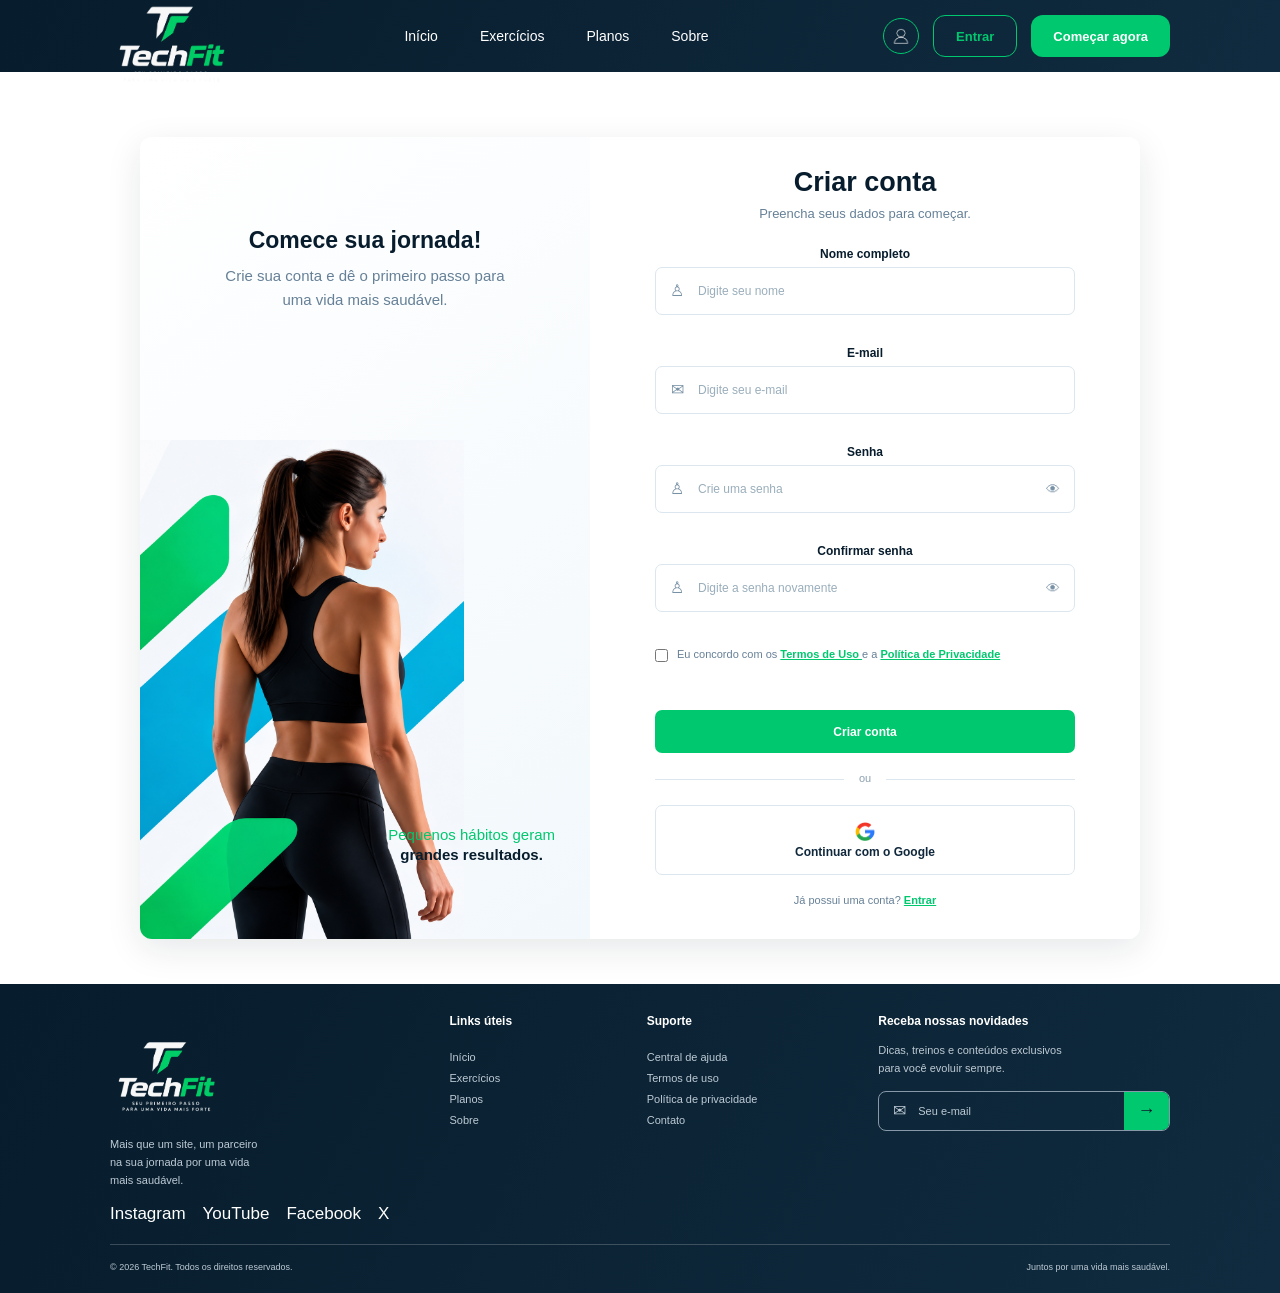
==== commit 4b241eec: "Feat: adicionando funções JS" ====
--- a/pages/cadastro.html
+++ b/pages/cadastro.html
@@ -158,7 +158,7 @@
                     </section>
 
 
-                    <form>
+                    <form id="form-cadastro" novalidate>
 
 
                         <!-- Nome -->
@@ -182,6 +182,8 @@
 
                         </section>
 
+                         <small class="error-message" id="erro-nome"></small>
+
 
                         <!-- E-mail -->
 
@@ -204,6 +206,8 @@
 
                         </section>
 
+                        <small class="error-message" id="erro-email"></small>
+
 
                         <!-- Senha -->
 
@@ -224,7 +228,17 @@
                                 placeholder="Crie uma senha"
                                 required>
 
+                            <button
+                                type="button"
+                                class="toggle-senha"
+                                data-target="senha"
+                                aria-label="Mostrar senha">
+                                👁
+                            </button>
+
                         </section>
+
+                        <small class="error-message" id="erro-senha"></small>
 
 
                         <!-- Confirmar senha -->
@@ -246,7 +260,17 @@
                                 placeholder="Digite a senha novamente"
                                 required>
 
+                            <button
+                                type="button"
+                                class="toggle-senha"
+                                data-target="confirmar-senha"
+                                aria-label="Mostrar senha">
+                                👁
+                            </button>
+
                         </section>
+
+                        <small class="error-message" id="erro-confirmar-senha"></small>
 
 
                         <!-- Termos -->
@@ -275,6 +299,8 @@
                             </label>
 
                         </section>
+
+                        <small class="error-message" id="erro-termos"></small>
 
 
                         <!-- Botão cadastro -->
@@ -495,6 +521,8 @@
 
     </footer>
 
+    <script src="../assets/js/script.js"></script>
+
 
 </body>
 
--- a/assets/css/layout.css
+++ b/assets/css/layout.css
@@ -402,6 +402,193 @@
     transform: translateY(-50%);
 }
 
+/* Página de planos */
+
+.plans-page {
+    padding-bottom: 50px;
+}
+
+
+/* Apresentação */
+
+.plans-hero {
+    width: 100%;
+
+    padding: 55px 0 30px;
+}
+
+.plans-hero-content {
+    min-height: 210px;
+
+    display: flex;
+    align-items: center;
+    justify-content: space-between;
+}
+
+.plans-hero-text {
+    width: 65%;
+}
+
+.plans-description {
+    max-width: 650px;
+}
+
+.plans-hero-image {
+    width: 220px;
+    height: 190px;
+
+    display: flex;
+    align-items: center;
+    justify-content: center;
+}
+
+.plans-hero-image img {
+    width: 100%;
+    height: 100%;
+
+    object-fit: contain;
+}
+
+
+/* Tipos de plano */
+
+.plan-types {
+    padding-bottom: 35px;
+}
+
+.plan-types-grid {
+    display: grid;
+    grid-template-columns: repeat(4, 1fr);
+
+    gap: 18px;
+}
+
+.plan-type {
+    height: 125px;
+
+    display: flex;
+    flex-direction: column;
+    align-items: center;
+    justify-content: center;
+
+    gap: 12px;
+}
+
+.plan-type-icon {
+    height: 35px;
+
+    display: flex;
+    align-items: center;
+    justify-content: center;
+}
+
+
+/* Conteúdo do plano */
+
+.plan-title {
+    margin-bottom: 25px;
+}
+
+.plan-title p {
+    max-width: 650px;
+}
+
+
+/* Informações */
+
+.plan-information {
+    min-height: 85px;
+
+    display: grid;
+    grid-template-columns: repeat(3, 1fr);
+
+    margin-bottom: 25px;
+}
+
+.plan-information-item {
+    display: flex;
+    align-items: center;
+
+    gap: 15px;
+
+    padding: 0 30px;
+}
+
+.plan-information-item:not(:last-child) {
+    border-right: 1px solid #bcebd7;
+}
+
+.plan-information-icon {
+    width: 35px;
+    height: 35px;
+
+    display: flex;
+    align-items: center;
+    justify-content: center;
+
+    flex-shrink: 0;
+}
+
+
+/* Semanas */
+
+.weeks-list {
+    display: flex;
+    flex-direction: column;
+
+    gap: 12px;
+}
+
+.week-card {
+    min-height: 75px;
+
+    display: flex;
+    align-items: center;
+
+    padding: 12px 20px;
+}
+
+.week-icon {
+    width: 45px;
+    height: 45px;
+
+    display: flex;
+    align-items: center;
+    justify-content: center;
+
+    flex-shrink: 0;
+}
+
+.week-description {
+    flex: 1;
+
+    margin-left: 15px;
+}
+
+.week-training {
+    margin-right: 35px;
+}
+
+.week-arrow {
+    width: 20px;
+}
+
+
+/* Botão */
+
+.plan-details-button {
+    width: 100%;
+    min-height: 45px;
+
+    display: flex;
+    align-items: center;
+    justify-content: center;
+
+    gap: 12px;
+
+    margin-top: 25px;
+}
+
 /* Responsividade */
 
 @media (max-width: 900px) {
@@ -450,6 +637,22 @@
     .footer-grid {
         grid-template-columns: repeat(2, 1fr);
     }
+
+    .plans-hero-text {
+    width: 60%;
+    }
+
+    .plans-hero-image {
+        width: 180px;
+    }
+
+    .plan-types-grid {
+        grid-template-columns: repeat(2, 1fr);
+    }
+
+    .plan-information-item {
+        padding: 0 15px;
+    }
 }
 
 
@@ -534,188 +737,63 @@
         display: none;
     }
 
-}
-
-.login-page {
-    width: 100%;
-    min-height: 100vh;
-
-    position: relative;
-
-    overflow: hidden;
-
-    background:
-        linear-gradient(
-            115deg,
-            #ffffff 0%,
-            #f7fafc 40%,
-            #edf4f8 100%
-        );
-}
-
-
-/* Página de login */
-
-.login-page {
-    width: 100%;
-    min-height: 100vh;
-
-    overflow: hidden;
-
-    background: linear-gradient(
-        115deg,
-        #ffffff 0%,
-        #f7fafc 45%,
-        #edf4f8 100%
-    );
-}
-
-
-/* Logo */
-
-.login-header {
-    width: 100%;
-    height: 65px;
-
-    display: flex;
-    align-items: center;
-
-    padding: 0 30px;
-}
-
-.login-logo {
-    width: 120px;
-}
-
-.login-logo img {
-    width: 100%;
-}
-
-
-/* Estrutura principal */
-
-.login-container {
-    width: 100%;
-    height: calc(100vh - 65px);
-
-    display: grid;
-    grid-template-columns: 48% 52%;
-}
-
-
-/* Lado esquerdo */
-
-.login-banner {
-    position: relative;
-
-    height: 100%;
-
-    overflow: hidden;
-}
-
-
-/* Título */
-
-.banner-title {
-    position: absolute;
-
-    z-index: 5;
-    top: 0;
-    left: 17%;
-    top: 10px;
-    left: 65%;
-    width: 370px;
-}
-
-/* Mulher */
-
-.login-model {
-    position: absolute;
-
-    z-index: 4;
-    left: 13%;
-    bottom: 0;
-    height: 83%;
-    left: 0%;
-    bottom: 0;
-    height: 100%;
-    max-width: none;
-    object-fit: contain;
-}
-
-
-/* Barras */
-
-.decoration {
-    position: absolute;
-
-    z-index: 2;
-
-    height: 55px;
-
-    border-radius: 10px;
-
-    transform: rotate(-43deg);
-}
-
-.green-one {
-    width: 220px;
-
-    left: -70px;
-    top: 150px;
-
-    background: #00c86f;
-}
-
-.blue-one {
-    width: 280px;
-
-    left: 180px;
-    top: 275px;
-
-    background: #04b8d8;
-}
-
-.green-two {
-    width: 250px;
-
-    left: -50px;
-    bottom: 45px;
-
-    background: #00c86f;
-}
-
-/* Frase */
-
-.banner-message {
-    position: absolute;
-
-    z-index: 5;
-
-    right: 25px;
-    bottom: 105px;
-    width: 170px;
-    width: 200px;
-
-}
-
-
-/* Área do formulário */
-
-.login-form-container {
-    height: 100%;
-
-    display: flex;
-    justify-content: flex-start;
-    align-items: flex-start;
-    padding: 20px 30px 0;
-    padding: 120px 30px 0;
-}
-
-.login-form {
-    width: 100%;
-    max-width: 570px;
-}
+    .plans-hero {
+    padding-top: 35px;
+    }
+
+    .plans-hero-content {
+        flex-direction: column;
+        align-items: flex-start;
+    }
+
+    .plans-hero-text {
+        width: 100%;
+    }
+
+    .plans-hero-image {
+        width: 150px;
+        height: 130px;
+
+        margin: 20px auto 0;
+    }
+
+    .plan-types-grid {
+        grid-template-columns: repeat(2, 1fr);
+
+        gap: 10px;
+    }
+
+    .plan-type {
+        height: 100px;
+    }
+
+    .plan-information {
+        grid-template-columns: 1fr;
+    }
+
+    .plan-information-item {
+        padding: 15px 20px;
+    }
+
+    .plan-information-item:not(:last-child) {
+        border-right: none;
+        border-bottom: 1px solid #bcebd7;
+    }
+
+    .week-training {
+        display: none;
+    }
+
+    .week-card {
+        padding: 10px;
+    }
+
+    .week-description {
+        margin-left: 10px;
+    }
+
+}
+
 
 /* Cadastro */
 
--- a/assets/css/components.css
+++ b/assets/css/components.css
@@ -698,8 +698,7 @@
     margin: 20px 0;
 }
 
-.separator section 
-.separator span {
+.separator section {
     height: 1px;
 
     flex: 1;
@@ -737,10 +736,12 @@
 }
 
 .google-icon {
-    color: #4285f4;
-
-    font-size: 18px;
-    font-weight: bold;
+    width: 18px;
+    height: 18px;
+    max-width: 18px;
+
+    object-fit: contain;
+    flex-shrink: 0;
 }
 
 
@@ -1039,4 +1040,52 @@
     .login-options {
         gap: 15px;
     }
+}
+
+.input-group.input-error {
+    border-color: #e04848;
+
+    box-shadow:
+        0 0 0 2px rgba(224, 72, 72, 0.08);
+}
+
+.error-message {
+    display: block;
+
+    min-height: 14px;
+    margin-top: -12px;
+    margin-bottom: 12px;
+
+    color: #e04848;
+
+    font-size: 11px;
+}
+
+.register-terms + .error-message {
+    margin-top: 6px;
+}
+
+/* Mostrar/ocultar senha */
+
+.toggle-senha {
+    width: 42px;
+    height: 100%;
+
+    flex-shrink: 0;
+
+    display: flex;
+    align-items: center;
+    justify-content: center;
+
+    border: none;
+    background: transparent;
+
+    color: #7891a5;
+    font-size: 14px;
+
+    cursor: pointer;
+}
+
+.toggle-senha:hover {
+    color: var(--green);
 }
